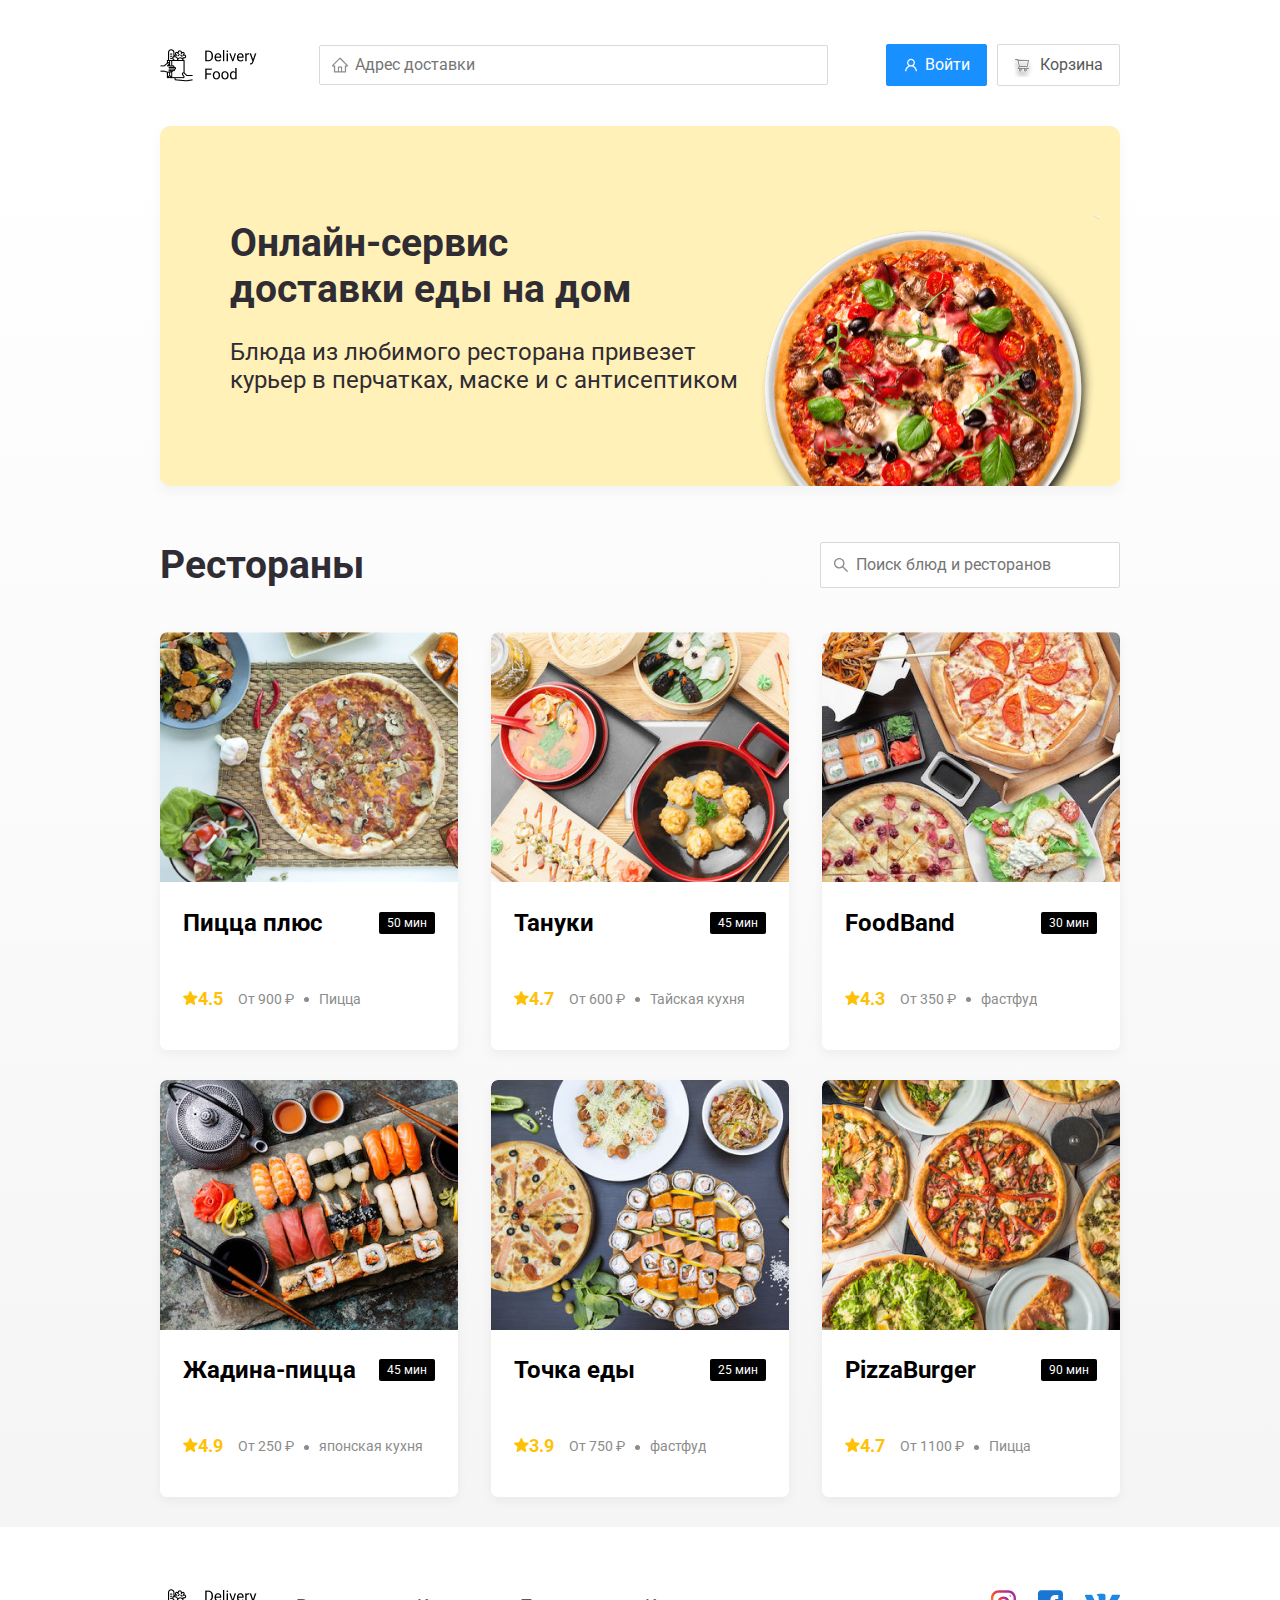
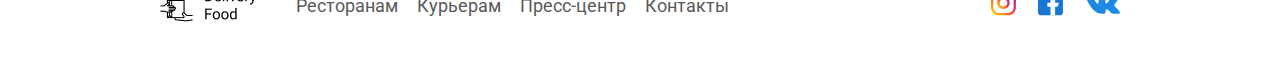
==== intensive_delivery/index.html @ 6dcd6d70 "intensive_delivery" ====
<!DOCTYPE html>
<html lang="en">

<head>
    <meta charset="UTF-8">
    <meta http-equiv="X-UA-Compatible" content="IE=edge">
    <meta name="viewport" content="width=device-width, initial-scale=1.0">
    <title>Delivery</title>
    <link rel="preconnect" href="https://fonts.googleapis.com">
    <link rel="preconnect" href="https://fonts.gstatic.com" crossorigin>
    <link href="https://fonts.googleapis.com/css2?family=Roboto:ital,wght@0,700;1,400&display=swap" rel="stylesheet">
    <link rel="stylesheet" href="css/style.css">
    <link rel="stylesheet" href="css/normalize.css">

</head>

<body>
    <div class="container">
        <header class="header">
            <img src="img/logo.png" alt="" class="logo">
            <input type="text" class="input input-address" placeholder="Адрес доставки">
            <div class="buttons">
                <button class="button button-primary"><img src="img/user.svg" alt="" class="button-icon">
                    <span class="button-text">Войти</span></button>
                <button class="button"><img src="img/icon container.svg" alt="" class="button-icon">
                    <span class="button-text">Корзина</span></button>
            </div>
        </header>
    </div>
    <main class="main">
        <div class="container">
            <section class="promo">
                <h1 class="promo-title">Онлайн-сервис <br> доставки еды на дом</h1>
                <p class="promo-text">
                    Блюда из любимого ресторана привезет курьер в перчатках, маске и с антисептиком
                </p>
            </section>

            <section class="restaurants">
                <div class="section-heading">
                    <h2 class="section-title">Рестораны</h2>
                    <input type="text" class="input-search input" placeholder="Поиск блюд и ресторанов">
                </div>
                <div class="cards">
                    <div class="card">
                        <img src="img/image.jpg" alt="" class="card-image">
                        <div class="card-text">
                            <div class="card-heading">
                                <h3 class="card-title">Пицца плюс</h3>
                                <div class="card-tag tag">50 мин</div>
                            </div>
                            <!-- /.card-heading -->
                            <div class="card-info">
                                <div class="rating"><img src="img/Vector.svg" alt="">4.5</div>
                                <div class="price">От 900 ₽</div>
                                <div class="category">Пицца </div>
                            </div>
                            <!-- /.card-info -->
                        </div>
                        <!-- /.card-text -->
                    </div>
                    <!-- /.card -->

                    <div class="card">
                        <img src="img/image2.jpg" alt="" class="card-image">
                        <div class="card-text">
                            <div class="card-heading">
                                <h3 class="card-title">Тануки</h3>
                                <div class="card-tag tag">45 мин</div>
                            </div>
                            <!-- /.card-heading -->
                            <div class="card-info">
                                <div class="rating"><img src="img/Vector.svg" alt="">4.7</div>
                                <div class="price">От 600 ₽</div>
                                <div class="category">Тайская кухня </div>
                            </div>
                            <!-- /.card-info -->
                        </div>
                        <!-- /.card-text -->
                    </div>
                    <!-- /.card -->

                    <div class="card">
                        <img src="img/image3.jpg" alt="" class="card-image">
                        <div class="card-text">
                            <div class="card-heading">
                                <h3 class="card-title">FoodBand</h3>
                                <div class="card-tag tag">30 мин</div>
                            </div>
                            <!-- /.card-heading -->
                            <div class="card-info">
                                <div class="rating"><img src="img/Vector.svg" alt="">4.3</div>
                                <div class="price">От 350 ₽</div>
                                <div class="category">фастфуд </div>
                            </div>
                            <!-- /.card-info -->
                        </div>
                        <!-- /.card-text -->
                    </div>
                    <!-- /.card -->

                    <div class="card">
                        <img src="img/image4.jpg" alt="" class="card-image">
                        <div class="card-text">
                            <div class="card-heading">
                                <h3 class="card-title">Жадина-пицца</h3>
                                <div class="card-tag tag">45 мин</div>
                            </div>
                            <!-- /.card-heading -->
                            <div class="card-info">
                                <div class="rating"><img src="img/Vector.svg" alt="">4.9</div>
                                <div class="price">От 250 ₽</div>
                                <div class="category">японская кухня</div>
                            </div>
                            <!-- /.card-info -->
                        </div>
                        <!-- /.card-text -->
                    </div>
                    <!-- /.card -->

                    <div class="card">
                        <img src="img/image5.jpg" alt="" class="card-image">
                        <div class="card-text">
                            <div class="card-heading">
                                <h3 class="card-title">Точка еды</h3>
                                <div class="card-tag tag">25 мин</div>
                            </div>
                            <!-- /.card-heading -->
                            <div class="card-info">
                                <div class="rating"><img src="img/Vector.svg" alt="">3.9</div>
                                <div class="price">От 750 ₽</div>
                                <div class="category">фастфуд </div>
                            </div>
                            <!-- /.card-info -->
                        </div>
                        <!-- /.card-text -->
                    </div>
                    <!-- /.card -->

                    <div class="card">
                        <img src="img/image6.jpg" alt="" class="card-image">
                        <div class="card-text">
                            <div class="card-heading">
                                <h3 class="card-title">PizzaBurger</h3>
                                <div class="card-tag tag">90 мин</div>
                            </div>
                            <!-- /.card-heading -->
                            <div class="card-info">
                                <div class="rating"><img src="img/Vector.svg" alt="">4.7</div>
                                <div class="price">От 1100 ₽</div>
                                <div class="category">Пицца </div>
                            </div>
                            <!-- /.card-info -->
                        </div>
                        <!-- /.card-text -->
                    </div>
                    <!-- /.card -->

                </div>
                <!-- /.cards -->
            </section>
        </div>
    </main>
    <footer class="footer">
        <div class="container">
            <div class="footer-block">
                <img src="img/logo.png" alt="" class="logo footer-logo">
                <nav class="footer-nav">
                    <a href="#" class="footer-link">Ресторанам </a>
                    <a href="#" class="footer-link">Курьерам</a>
                    <a href="#" class="footer-link">Пресс-центр</a>
                    <a href="#" class="footer-link">Контакты</a>
                </nav>
                <div class="social-links">
                    <a href="#" class="social-link"><img src="img/Group 1.svg" alt=""></a>
                    <a href="#" class="social-link"><img src="img/Group 2.svg" alt=""></a>
                    <a href="#" class="social-link"><img src="img/Group 3.svg" alt=""></a>
                </div>
                <!-- /.social-links -->
            </div>
        </div>
    </footer>
</body>

</html>
---- intensive_delivery/css/style.css ----
*{
    box-sizing: border-box;
}
body{
    font-family: "Roboto", sans-serif;
    padding-top: 44px;
}
.container{
    max-width: 1200px;
    margin: auto;
}
.header{
    display: flex;
    align-items: center;
    justify-content: space-between;
    margin-bottom: 40px;
}
.input{
    background: #FFFFFF;
    border: 1px solid #D9D9D9;
    border-radius: 2px;
    font-size: 16px;
    line-height: 24px;
    padding: 8px;
    padding-left: 35px;
}
.input-address{
    background: #FFFFFF;
    border: 1px solid #D9D9D9;
    border-radius: 2px;
    height: 40px;
    flex: 0.8;
    font-size: 16px;
    line-height: 24;
    background-image: url(../img/home.svg);
    background-repeat: no-repeat;
    background-position: left 11px center;
    
}
.input-search{
    background-image: url(../img/search.svg);
    background-repeat: no-repeat;
    background-position: left 11px center;
    width: 300px;
}

.buttons{
    display: flex;
    align-items: center;
}
.button{
    display: flex;
    align-items: center;
    padding: 8px 16px;
    background: #FFFFFF;
    border: 1px solid #D9D9D9;
    box-shadow: 0px 0px 2px rgba(0, 0, 0, 0.0015);
    border-radius: 2px;
    box-sizing: border-box;
    color: #595959;
    font-size: 16px;
    line-height: 24px;
}
.button-primary{
    background: #1890FF;
    border: 1px solid #1890FF;
    color: #fff;
    margin-right: 10px;
}
.button-icon{
    margin-right: 6px;
}
.promo{
    box-shadow: 0px 7px 12px rgba(158, 158, 163, 0.1);
    background: #FFF1B8 url(../img/promo_image2.png) no-repeat top right 100px / 500px;
    border-radius: 10px;
    padding: 68px 70px;
    margin-bottom: 56px;
}
.promo-title{
    font-style: normal;
    font-weight: 700;
    font-size: 39px;
    line-height: 46px;
    color: #302C34;
}
.promo-text{
    max-width: 540px;
    font-style: normal;
    font-weight: 400;
    font-size: 24px;
    line-height: 28px;
    color: #302C34;
}
.section-heading{
    display: flex;
    align-content: center;
    justify-content: space-between;
    margin-bottom: 44px;
}
.section-title{
    font-style: normal;
    font-weight: 700;
    font-size: 39px;
    line-height: 46px;
    color: #302C34;
    margin: 0;
}
.cards{
    display: flex;
    flex-wrap: wrap;
    align-items: flex-start;
    justify-content: space-between;
}
.card{
    background: #FFFFFF;
    box-shadow: 0px 4px 12px rgba(0, 0, 0, 0.05);
    border-radius: 7px;
    margin-bottom: 30px;
    border-radius: 7px;
    overflow: hidden;
    flex-basis: 31%;
}
.card-image{
    width: 384px;
    height: 250px;
    object-fit: cover;
}
.card-text{
    padding-top: 20px;
    padding-bottom: 35px;
    padding-left: 23px;
    padding-right: 23px;
}
.card-heading{
    display: flex;
    align-items: center;
    justify-content: space-between;
    margin-bottom: 44px;
}
.card-title{
    font-style: normal;
    font-weight: 700;
    font-size: 24px;
    line-height: 32px;
    color: #000000;
    margin: 0;
}
.card-tag{
    font-style: normal;
    font-weight: 400;
    font-size: 12px;
    line-height: 20px;
    color: #FFFFFF;
    background-color: #000000;
    border-radius: 2px;
    padding: 1px 8px;
}
.card-info{
    display: flex;
    align-items: center;
    flex-wrap: wrap;
}
.rating{
    margin-right: 26px;
    color: #FFC107;
    font-style: normal;
    font-weight: 700;
    font-size: 18px;
    line-height: 32px;
}
.price, 
.category{
    color: #8C8C8C;
    font-style: normal;
    font-weight: 400;
    font-size: 18px;
    line-height: 32px;

}
.price{
    margin-right: 10px;
}
.category{
    text-overflow: ellipsis;
    overflow: hidden;
    white-space: nowrap;
    max-width: 150px;
}
.price:after {
    content: "";
    width: 5px;
    height: 5px;
    background-color: #8C8C8C;
    display: inline-block;
    vertical-align: middle;
    border-radius: 50%;
    margin-left: 10px;
}
.main{
    background: linear-gradient(180deg, rgba(245, 245, 245, 0) 1.04%, #F5F5F5 100%);
}
.footer{
    padding: 60px 0;
}
.footer-block{
    display: flex;
    align-items: center;
    justify-content: space-between;
}
.footer-link{
    display: inline-block;
    color: #595959;
    text-decoration: none;
    font-style: normal;
    font-weight: 400;
    font-size: 18px;
    line-height: 21px;
}
.footer-link:not(:last-child){
    margin-right: 15px;
}
.footer-nav{
    margin-right: auto;
    margin-left: 35px;
}
.social-links{
    display: flex;
    align-items: center;

}
.social-link:not(:last-child){
    margin-right: 21px;
}

@media (max-width: 1366px) {
    .container{
        max-width: 960px;
    }
    .promo{
        background-position: top 90px right 20px;
        background-size: 350px;
    }
    .rating{
        margin-right: 15px;
    }
    .category, .price{
        font-size: 14px;
    }
}
@media (max-width: 992px) {
    .container{
        max-width: 750px;
    }
    .promo{
        padding: 50px;
        background-position: top 90px right -60px;
        background-size: 300px;
    }
    .promo-text{
        font-size: 18px;
        max-width: 400px;
    }
    .card{
        flex-basis: 49%;
    }
    .footer-link{
        font-size: 16px;
    }
}
@media(max-width: 768px) {
    .container{
        max-width: 560px;
    }
    .rating{
        flex-basis: 100%;
    }
    .card-info{
        flex-wrap: wrap;
    }
    .card-title{
        font-size: 18px;
    }
    .promo-title{
        font-size: 24px;
        line-height: 1.4;
    }
    .promo{
        background-size: 200px;
        background-position: top 40px right -80px;
    }
    .input-address{
        width: 200px;
    }
    .promo-text{
        margin-top: 0;
    }
}
@media (max-width: 578px) {
    .container{
        width: 90%;
    }
    .header{
        flex-wrap: wrap;
    }
    .input-address{
        order: 5;
        margin-top: 15px;
        flex: 1;
    }
    .promo{
        background-image: none;
    }
    .promo-title{
        margin-bottom: 10px;
    }
    .section-title{
        font-size: 20px;
    }
    .card{
        flex-basis: 100%;
    }
    .card-image{
        width: 100%;
    }
    .footer-nav{
        margin-right: 0;
        order: 0;
        margin-left: 0;
        display: flex;
        flex-direction: column;
    }
    .footer-logo{
        order: 1;
        margin-right: 15px;
    }
    .social-links{
        order: 2;
    }
    .footer{
        padding: 30px 0;
    }
    .footer-block{
        align-items: flex-start;
    }
}
@media (max-width: 480px) {
    .button{
        min-height: 40px;
    }
    .button-icon{
        margin: 0;
    }
    .button-text{
        display: none;
    }
    .promo{
        padding: 20px;
    }
    .section-heading{
        flex-wrap: wrap;
    }
    .footer-block{
        flex-wrap: wrap;
        flex-direction: column;
        align-items: center;
    }
    .footer-logo{
        order: 0;
        margin-bottom: 20px;
    }
    .footer-nav{
        margin-bottom: 20px;
        text-align: center;
    }
    .footer-link:not(:last-child){
        margin-right: 0;
    }
    
}
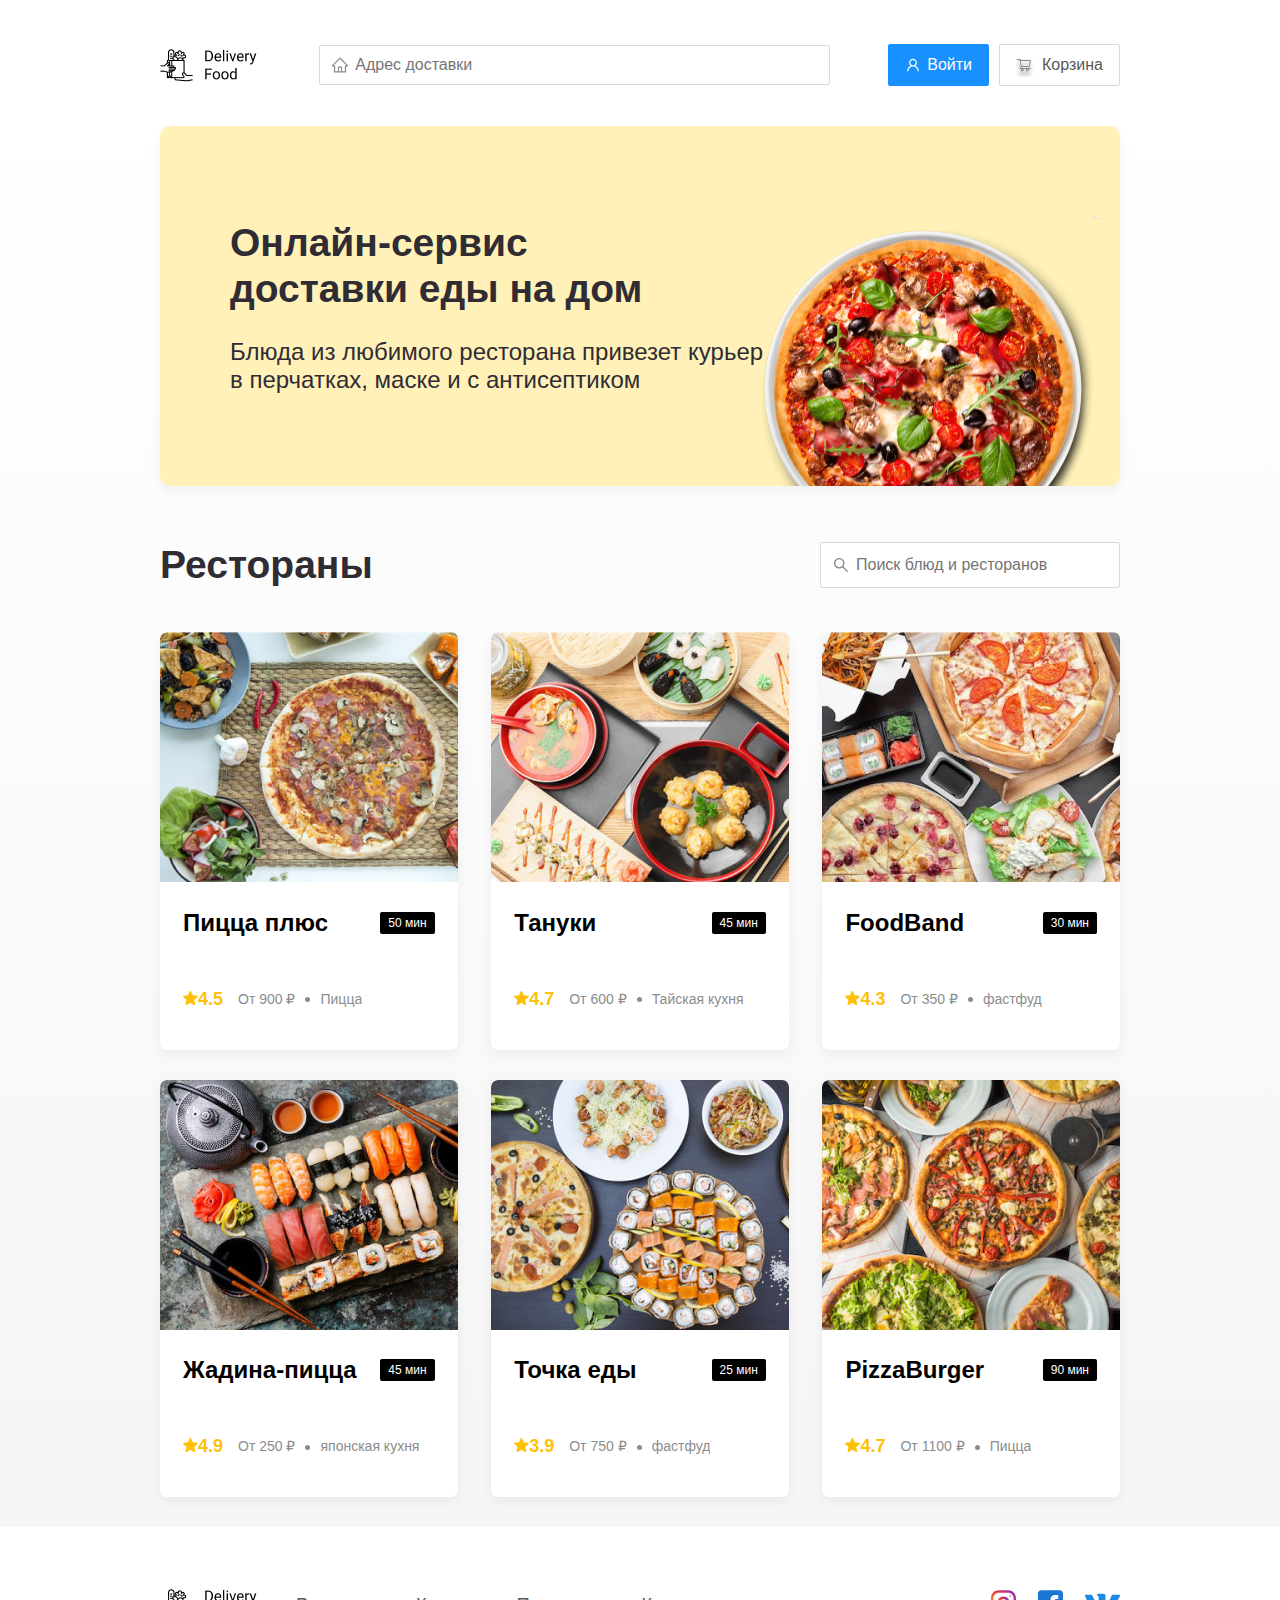
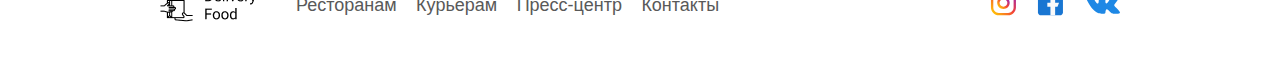
==== commit b72ae25a: "intensive.delivery" ====
--- a/intensive_delivery/index.html
+++ b/intensive_delivery/index.html
@@ -42,7 +42,7 @@
                     <input type="text" class="input-search input" placeholder="Поиск блюд и ресторанов">
                 </div>
                 <div class="cards">
-                    <div class="card">
+                    <a href="restaurant.html" class="card">
                         <img src="img/image.jpg" alt="" class="card-image">
                         <div class="card-text">
                             <div class="card-heading">
@@ -58,7 +58,7 @@
                             <!-- /.card-info -->
                         </div>
                         <!-- /.card-text -->
-                    </div>
+                    </a>
                     <!-- /.card -->
 
                     <div class="card">
--- a/intensive_delivery/css/style.css
+++ b/intensive_delivery/css/style.css
@@ -2,7 +2,8 @@
     box-sizing: border-box;
 }
 body{
-    font-family: "Roboto", sans-serif;
+    font-family: 'Roboto', sans-serif;
+    font-family: 'Open Sans', sans-serif;
     padding-top: 44px;
 }
 .container{
@@ -42,6 +43,7 @@
     background-repeat: no-repeat;
     background-position: left 11px center;
     width: 300px;
+    margin-left: auto;
 }
 
 .buttons{
@@ -60,11 +62,15 @@
     color: #595959;
     font-size: 16px;
     line-height: 24px;
+    font-weight: 400;
 }
 .button-primary{
     background: #1890FF;
     border: 1px solid #1890FF;
     color: #fff;
+    margin-right: 10px;
+}
+.button-card-text{
     margin-right: 10px;
 }
 .button-icon{
@@ -95,8 +101,8 @@
 .section-heading{
     display: flex;
     align-content: center;
-    justify-content: space-between;
     margin-bottom: 44px;
+
 }
 .section-title{
     font-style: normal;
@@ -105,6 +111,7 @@
     line-height: 46px;
     color: #302C34;
     margin: 0;
+    margin-right: 30px;
 }
 .cards{
     display: flex;
@@ -120,6 +127,7 @@
     border-radius: 7px;
     overflow: hidden;
     flex-basis: 31%;
+    text-decoration: none;
 }
 .card-image{
     width: 384px;
@@ -145,6 +153,10 @@
     line-height: 32px;
     color: #000000;
     margin: 0;
+}
+.card-title-reg{
+    font-weight: 400;
+    
 }
 .card-tag{
     font-style: normal;
@@ -161,6 +173,18 @@
     align-items: center;
     flex-wrap: wrap;
 }
+.card-price-bold{
+    font-style: normal;
+    font-weight: 700;
+    font-size: 20px;
+    line-height: 32px;
+    color: #000000;
+    margin-left: 30px;
+}
+.card-buttons{
+    display: flex;
+    align-items: center;
+}
 .rating{
     margin-right: 26px;
     color: #FFC107;
@@ -180,6 +204,13 @@
 }
 .price{
     margin-right: 10px;
+}
+.ingredients{
+    color: #8C8C8C;
+    font-style: normal;
+    font-weight: 400;
+    font-size: 18px;
+    line-height: 21px;
 }
 .category{
     text-overflow: ellipsis;
@@ -272,7 +303,7 @@
     .container{
         max-width: 560px;
     }
-    .rating{
+    .card .rating{
         flex-basis: 100%;
     }
     .card-info{
@@ -375,58 +406,58 @@
     }
     .footer-link:not(:last-child){
         margin-right: 0;
-    }
-    
-}
-
-
-
-
-
-
-
-
-
-
-
-
-
-
-
-
-
-
-
-
-
-
-
-
-
-
-
-
-
-
-
-
-
-
-
-
-
-
-
-
-
-
-
-
-
-
-
-
-
-
-
-
+    }  
+}
+
+
+
+
+
+
+
+
+
+
+
+
+
+
+
+
+
+
+
+
+
+
+
+
+
+
+
+
+
+
+
+
+
+
+
+
+
+
+
+
+
+
+
+
+
+
+
+
+
+
+
+
+
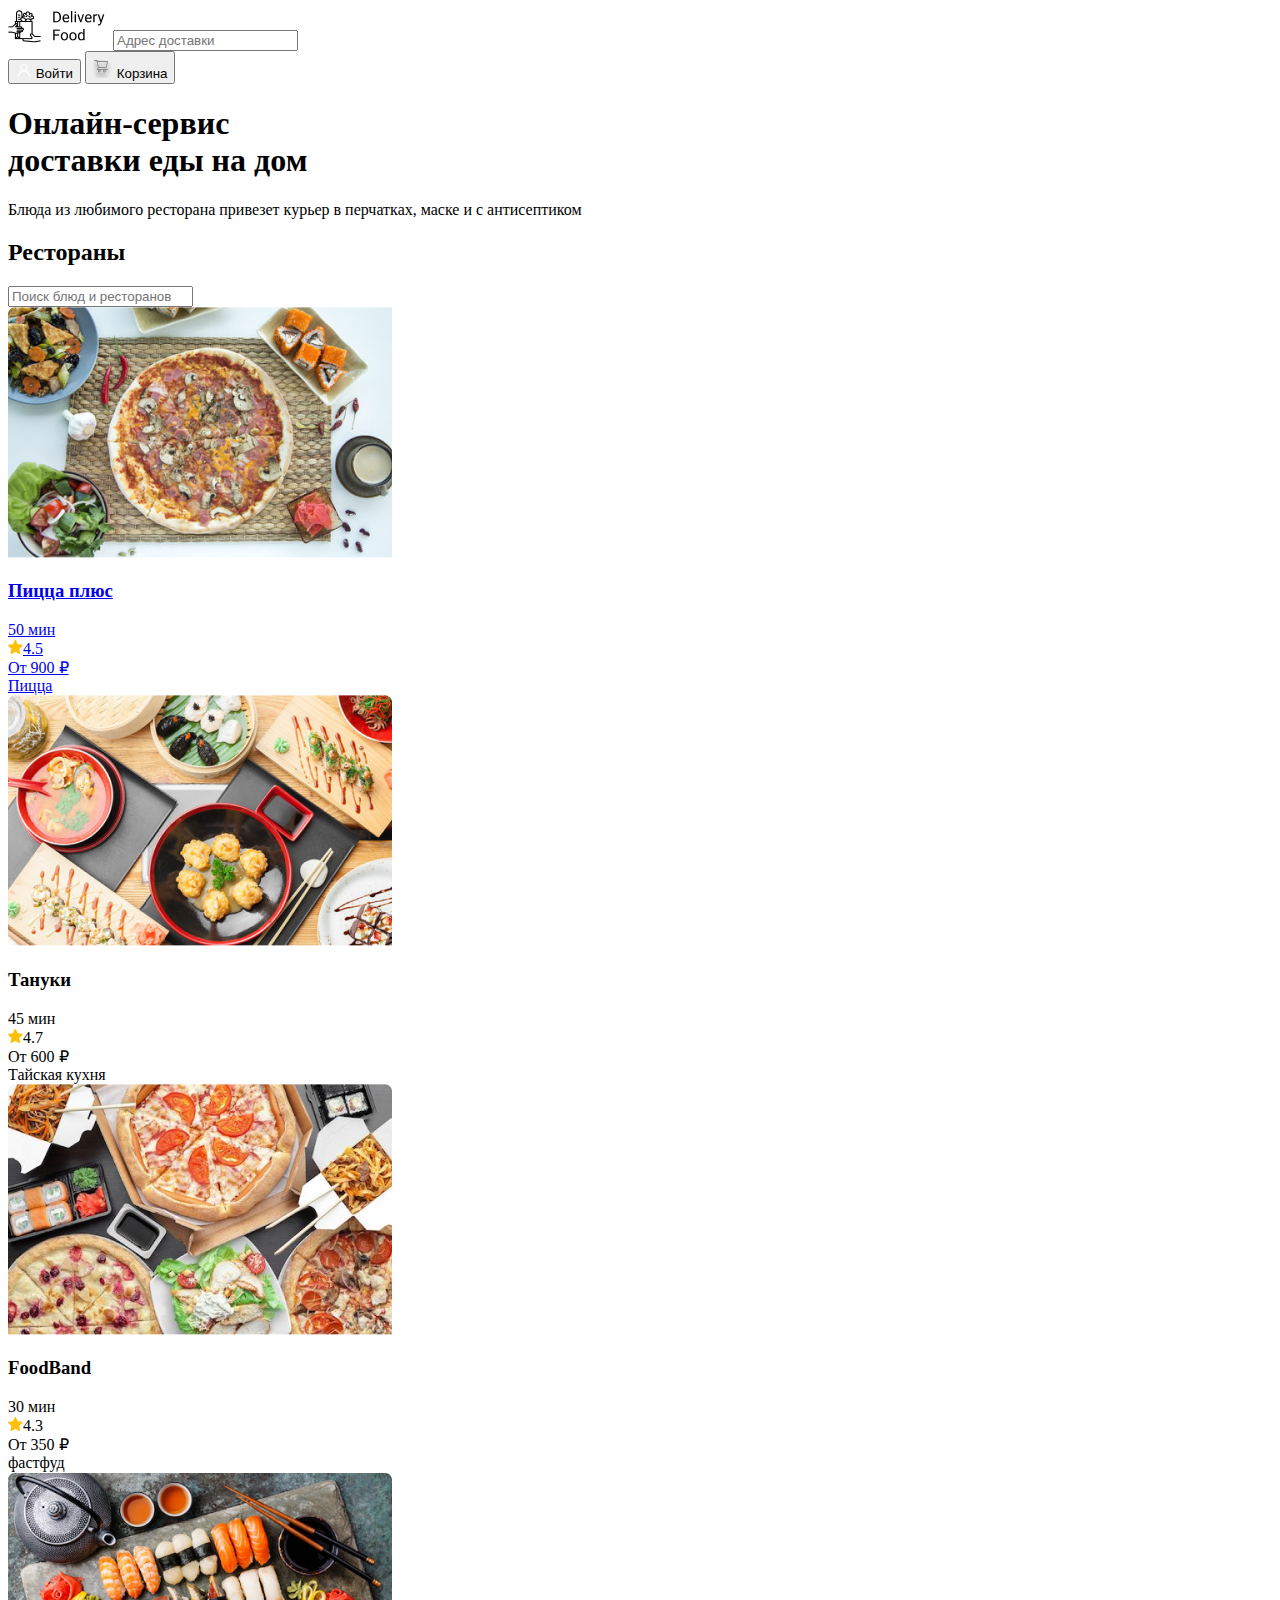
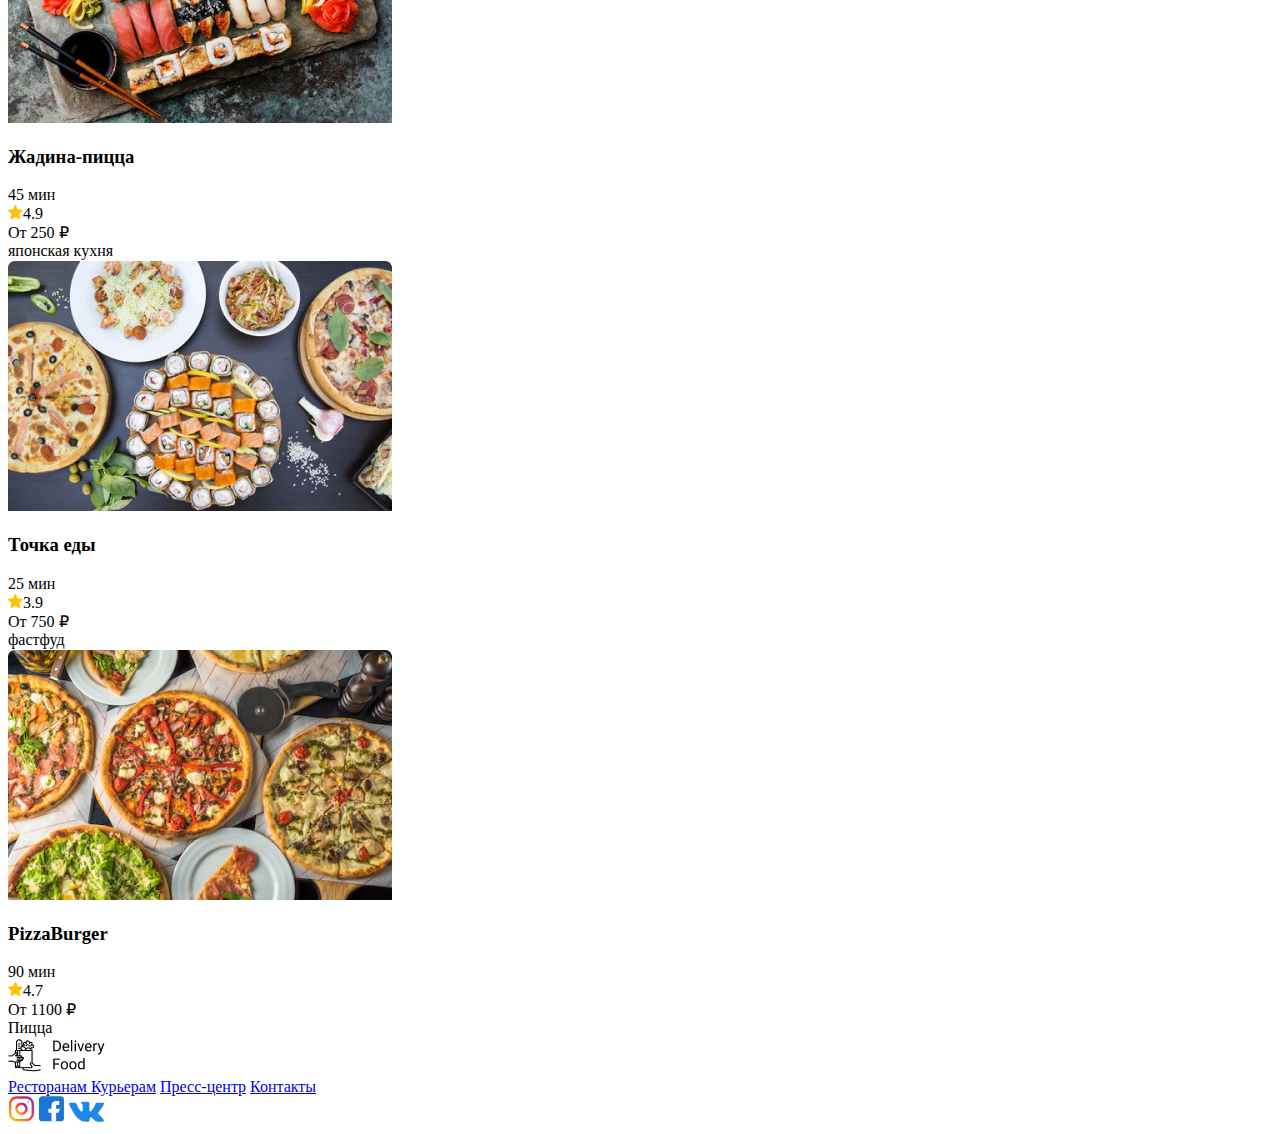
==== commit 20e3c2eb: "Add files via upload" ====
--- a/intensive_delivery/index.html
+++ b/intensive_delivery/index.html
@@ -9,8 +9,8 @@
     <link rel="preconnect" href="https://fonts.googleapis.com">
     <link rel="preconnect" href="https://fonts.gstatic.com" crossorigin>
     <link href="https://fonts.googleapis.com/css2?family=Roboto:ital,wght@0,700;1,400&display=swap" rel="stylesheet">
-    <link rel="stylesheet" href="css/style.css">
-    <link rel="stylesheet" href="css/normalize.css">
+    <link rel="stylesheet" href="/css/style.css">
+    <link rel="stylesheet" href="/css/normalize.css">
 
 </head>
 
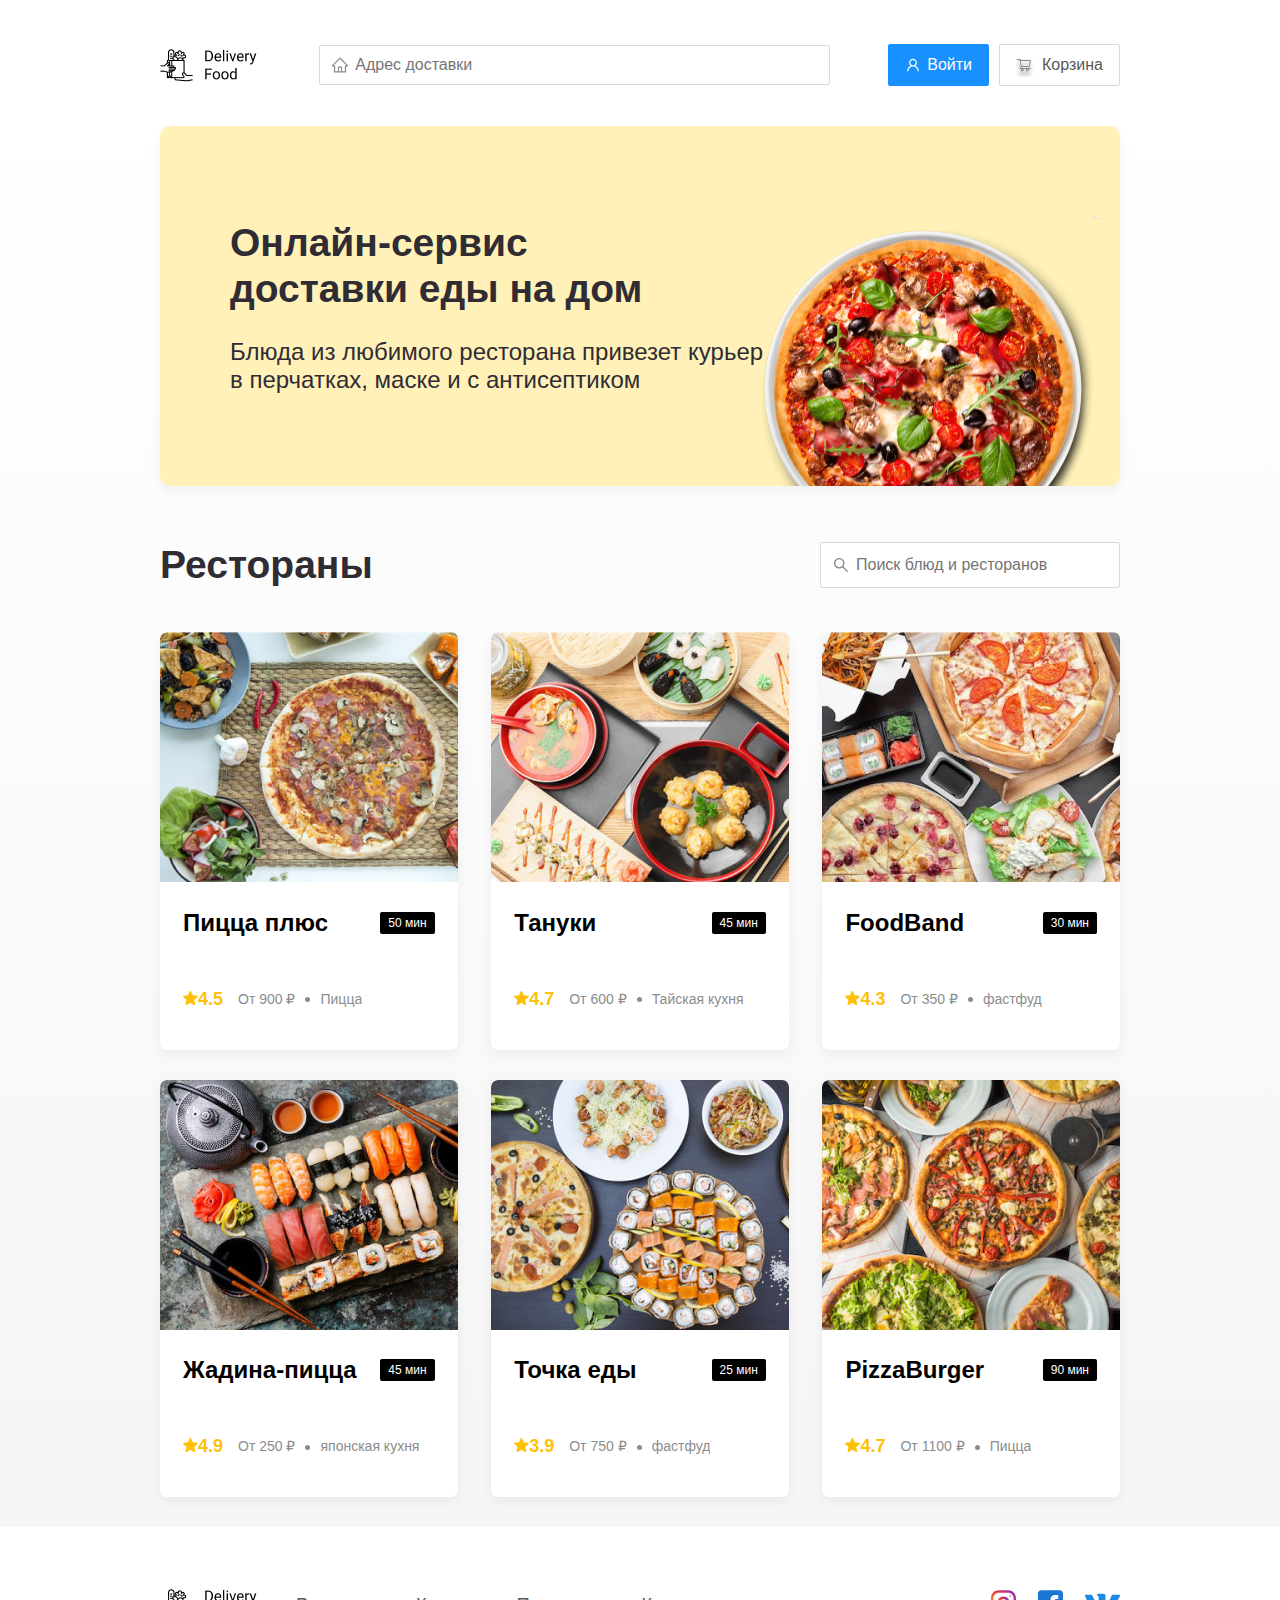
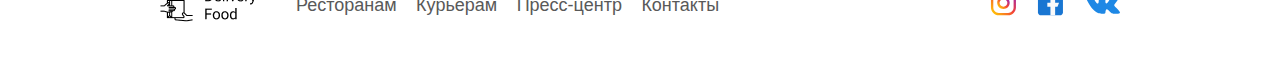
==== commit b587db7f: "Add files via upload" ====
--- a/intensive_delivery/index.html
+++ b/intensive_delivery/index.html
@@ -9,8 +9,8 @@
     <link rel="preconnect" href="https://fonts.googleapis.com">
     <link rel="preconnect" href="https://fonts.gstatic.com" crossorigin>
     <link href="https://fonts.googleapis.com/css2?family=Roboto:ital,wght@0,700;1,400&display=swap" rel="stylesheet">
-    <link rel="stylesheet" href="/css/style.css">
-    <link rel="stylesheet" href="/css/normalize.css">
+    <link rel="stylesheet" href="css/style.css">
+    <link rel="stylesheet" href="css/normalize.css">
 
 </head>
 
--- a/intensive_delivery/css/style.css
+++ b/intensive_delivery/css/style.css
@@ -0,0 +1,575 @@
+*{
+    box-sizing: border-box;
+}
+body{
+    font-family: 'Roboto', sans-serif;
+    font-family: 'Open Sans', sans-serif;
+    padding-top: 44px;
+}
+.container{
+    max-width: 1200px;
+    margin: auto;
+}
+.header{
+    display: flex;
+    align-items: center;
+    justify-content: space-between;
+    margin-bottom: 40px;
+}
+.input{
+    background: #FFFFFF;
+    border: 1px solid #D9D9D9;
+    border-radius: 2px;
+    font-size: 16px;
+    line-height: 24px;
+    padding: 8px;
+    padding-left: 35px;
+}
+.input-address{
+    background: #FFFFFF;
+    border: 1px solid #D9D9D9;
+    border-radius: 2px;
+    height: 40px;
+    flex: 0.8;
+    font-size: 16px;
+    line-height: 24;
+    background-image: url(../img/home.svg);
+    background-repeat: no-repeat;
+    background-position: left 11px center;
+    
+}
+.input-search{
+    background-image: url(../img/search.svg);
+    background-repeat: no-repeat;
+    background-position: left 11px center;
+    width: 300px;
+    margin-left: auto;
+}
+
+.buttons{
+    display: flex;
+    align-items: center;
+}
+.button{
+    display: flex;
+    align-items: center;
+    padding: 8px 16px;
+    background: #FFFFFF;
+    border: 1px solid #D9D9D9;
+    box-shadow: 0px 0px 2px rgba(0, 0, 0, 0.0015);
+    border-radius: 2px;
+    box-sizing: border-box;
+    color: #595959;
+    font-size: 16px;
+    line-height: 24px;
+    font-weight: 400;
+}
+.button-primary{
+    background: #1890FF;
+    border: 1px solid #1890FF;
+    color: #fff;
+    margin-right: 10px;
+}
+.button-card-text{
+    margin-right: 10px;
+}
+.button-icon{
+    margin-right: 6px;
+}
+.promo{
+    box-shadow: 0px 7px 12px rgba(158, 158, 163, 0.1);
+    background: #FFF1B8 url(../img/promo_image2.png) no-repeat top right 100px / 500px;
+    border-radius: 10px;
+    padding: 68px 70px;
+    margin-bottom: 56px;
+}
+.promo-title{
+    font-style: normal;
+    font-weight: 700;
+    font-size: 39px;
+    line-height: 46px;
+    color: #302C34;
+}
+.promo-text{
+    max-width: 540px;
+    font-style: normal;
+    font-weight: 400;
+    font-size: 24px;
+    line-height: 28px;
+    color: #302C34;
+}
+.section-heading{
+    display: flex;
+    align-content: center;
+    margin-bottom: 44px;
+
+}
+.section-title{
+    font-style: normal;
+    font-weight: 700;
+    font-size: 39px;
+    line-height: 46px;
+    color: #302C34;
+    margin: 0;
+    margin-right: 30px;
+}
+.cards{
+    display: flex;
+    flex-wrap: wrap;
+    align-items: flex-start;
+    justify-content: space-between;
+}
+.card{
+    background: #FFFFFF;
+    box-shadow: 0px 4px 12px rgba(0, 0, 0, 0.05);
+    border-radius: 7px;
+    margin-bottom: 30px;
+    border-radius: 7px;
+    overflow: hidden;
+    flex-basis: 31%;
+    text-decoration: none;
+}
+.card-image{
+    width: 384px;
+    height: 250px;
+    object-fit: cover;
+}
+.card-text{
+    padding-top: 20px;
+    padding-bottom: 35px;
+    padding-left: 23px;
+    padding-right: 23px;
+}
+.card-heading{
+    display: flex;
+    align-items: center;
+    justify-content: space-between;
+    margin-bottom: 44px;
+}
+.card-title{
+    font-style: normal;
+    font-weight: 700;
+    font-size: 24px;
+    line-height: 32px;
+    color: #000000;
+    margin: 0;
+}
+.card-title-reg{
+    font-weight: 400;
+    
+}
+.card-tag{
+    font-style: normal;
+    font-weight: 400;
+    font-size: 12px;
+    line-height: 20px;
+    color: #FFFFFF;
+    background-color: #000000;
+    border-radius: 2px;
+    padding: 1px 8px;
+}
+.card-info{
+    display: flex;
+    align-items: center;
+    flex-wrap: wrap;
+}
+.card-price-bold{
+    font-style: normal;
+    font-weight: 700;
+    font-size: 20px;
+    line-height: 32px;
+    color: #000000;
+    margin-left: 30px;
+}
+.card-buttons{
+    display: flex;
+    align-items: center;
+}
+.rating{
+    margin-right: 26px;
+    color: #FFC107;
+    font-style: normal;
+    font-weight: 700;
+    font-size: 18px;
+    line-height: 32px;
+}
+.price, 
+.category{
+    color: #8C8C8C;
+    font-style: normal;
+    font-weight: 400;
+    font-size: 18px;
+    line-height: 32px;
+
+}
+.price{
+    margin-right: 10px;
+}
+.ingredients{
+    color: #8C8C8C;
+    font-style: normal;
+    font-weight: 400;
+    font-size: 18px;
+    line-height: 21px;
+}
+.category{
+    text-overflow: ellipsis;
+    overflow: hidden;
+    white-space: nowrap;
+    max-width: 150px;
+}
+.price:after {
+    content: "";
+    width: 5px;
+    height: 5px;
+    background-color: #8C8C8C;
+    display: inline-block;
+    vertical-align: middle;
+    border-radius: 50%;
+    margin-left: 10px;
+}
+.main{
+    background: linear-gradient(180deg, rgba(245, 245, 245, 0) 1.04%, #F5F5F5 100%);
+}
+.footer{
+    padding: 60px 0;
+}
+.footer-block{
+    display: flex;
+    align-items: center;
+    justify-content: space-between;
+}
+.footer-link{
+    display: inline-block;
+    color: #595959;
+    text-decoration: none;
+    font-style: normal;
+    font-weight: 400;
+    font-size: 18px;
+    line-height: 21px;
+}
+.footer-link:not(:last-child){
+    margin-right: 15px;
+}
+.footer-nav{
+    margin-right: auto;
+    margin-left: 35px;
+}
+.social-links{
+    display: flex;
+    align-items: center;
+
+}
+.social-link:not(:last-child){
+    margin-right: 21px;
+}
+.ingredients{
+    margin-bottom: 10px;
+}
+.modal{
+    position: fixed;
+    left: 0;
+    top: 0;
+    width: 100%;
+    height: 100%;
+    background: rgba(0, 0, 0, 0.4);
+    display: none;
+}
+.is-open{
+    display: flex;
+}
+.modal-body{
+    margin-bottom: 52px;
+}
+.modal-dialog{
+    max-width: 780px;
+    width: 95%;
+    background: #FFFFFF;
+    border-radius: 5px;
+    margin: auto;
+    padding: 40px 45px;
+}
+.modal-header{
+    display: flex;
+    align-items: center;
+    justify-content: space-between;
+    margin-bottom: 45px;
+}
+.modal-title{
+    margin: 0;
+    font-style: normal;
+    font-weight: 700;
+    font-size: 36px;
+    line-height: 42px;
+    color: #000000;
+}
+.close{
+    font-size: 36px;
+    border: none;
+    background-color: transparent;
+}
+.food-row{
+    display: flex;
+    align-items: flex-start;
+    justify-content: space-between;
+    padding-bottom: 8px;
+    border-bottom: 1px solid #D9D9D9; ;
+    margin-bottom: 15px;
+}
+.food-name{
+    font-style: normal;
+    font-weight: 400;
+    font-size: 18px;
+    line-height: 32px;
+    color: #000000;
+}
+.food-price{
+    margin-left: auto;
+    margin-right: 47px;
+    font-weight: 700;
+    font-size: 20px;
+    line-height: 32px;
+    color: #000000;
+}
+.food-counter{
+    display: flex;
+    align-items: center;
+}
+.counter-button{
+    background: #FFFFFF;
+    border: 1px solid #40A9FF;
+    border-radius: 2px;
+    box-sizing: border-box;
+    width: 39px;
+    height: 32px;
+    display: flex;
+    align-items: center;
+    justify-content: center;
+    font-size: 14px;
+    line-height: 22px;
+    font-weight: normal;
+    color: #40A9FF;
+}
+.counter{
+    font-weight: 400;
+    font-size: 16px;
+    line-height: 24px;
+    margin-left: 10px;
+    margin-right: 10px;
+}
+.modal-footer{
+    display: flex;
+    align-items: center;
+    justify-content: space-between;
+}
+.footer-buttons{
+    display: flex;
+    align-items: center;
+}
+.modal-pricetag{
+    background: #262626;
+    border-radius: 5px;
+    color: #fff;
+    padding: 15px 20px;
+    font-weight: 700;
+    font-size: 20px;
+    line-height: 23px;
+}
+@media (max-width: 1366px) {
+    .container{
+        max-width: 960px;
+    }
+    .promo{
+        background-position: top 90px right 20px;
+        background-size: 350px;
+    }
+    .rating{
+        margin-right: 15px;
+    }
+    .category, .price{
+        font-size: 14px;
+    }
+}
+@media (max-width: 992px) {
+    .container{
+        max-width: 750px;
+    }
+    .promo{
+        padding: 50px;
+        background-position: top 90px right -60px;
+        background-size: 300px;
+    }
+    .promo-text{
+        font-size: 18px;
+        max-width: 400px;
+    }
+    .card{
+        flex-basis: 49%;
+    }
+    .footer-link{
+        font-size: 16px;
+    }
+}
+@media(max-width: 768px) {
+    .container{
+        max-width: 560px;
+    }
+    .card .rating{
+        flex-basis: 100%;
+    }
+    .card-info{
+        flex-wrap: wrap;
+    }
+    .card-title{
+        font-size: 18px;
+    }
+    .promo-title{
+        font-size: 24px;
+        line-height: 1.4;
+    }
+    .promo{
+        background-size: 200px;
+        background-position: top 40px right -80px;
+    }
+    .input-address{
+        width: 200px;
+    }
+    .promo-text{
+        margin-top: 0;
+    }
+}
+@media (max-width: 578px) {
+    .container{
+        width: 90%;
+    }
+    .header{
+        flex-wrap: wrap;
+    }
+    .input-address{
+        order: 5;
+        margin-top: 15px;
+        flex: 1;
+    }
+    .promo{
+        background-image: none;
+    }
+    .promo-title{
+        margin-bottom: 10px;
+    }
+    .section-title{
+        font-size: 20px;
+    }
+    .card{
+        flex-basis: 100%;
+    }
+    .card-image{
+        width: 100%;
+    }
+    .footer-nav{
+        margin-right: 0;
+        order: 0;
+        margin-left: 0;
+        display: flex;
+        flex-direction: column;
+    }
+    .footer-logo{
+        order: 1;
+        margin-right: 15px;
+    }
+    .social-links{
+        order: 2;
+    }
+    .footer{
+        padding: 30px 0;
+    }
+    .footer-block{
+        align-items: flex-start;
+    }
+}
+@media (max-width: 480px) {
+    .button{
+        min-height: 40px;
+    }
+    .button-icon{
+        margin: 0;
+    }
+    .button-text{
+        display: none;
+    }
+    .promo{
+        padding: 20px;
+    }
+    .section-heading{
+        flex-wrap: wrap;
+    }
+    .footer-block{
+        flex-wrap: wrap;
+        flex-direction: column;
+        align-items: center;
+    }
+    .footer-logo{
+        order: 0;
+        margin-bottom: 20px;
+    }
+    .footer-nav{
+        margin-bottom: 20px;
+        text-align: center;
+    }
+    .footer-link:not(:last-child){
+        margin-right: 0;
+    }  
+}
+
+
+
+
+
+
+
+
+
+
+
+
+
+
+
+
+
+
+
+
+
+
+
+
+
+
+
+
+
+
+
+
+
+
+
+
+
+
+
+
+
+
+
+
+
+
+
+
+
+
+
+
+
+
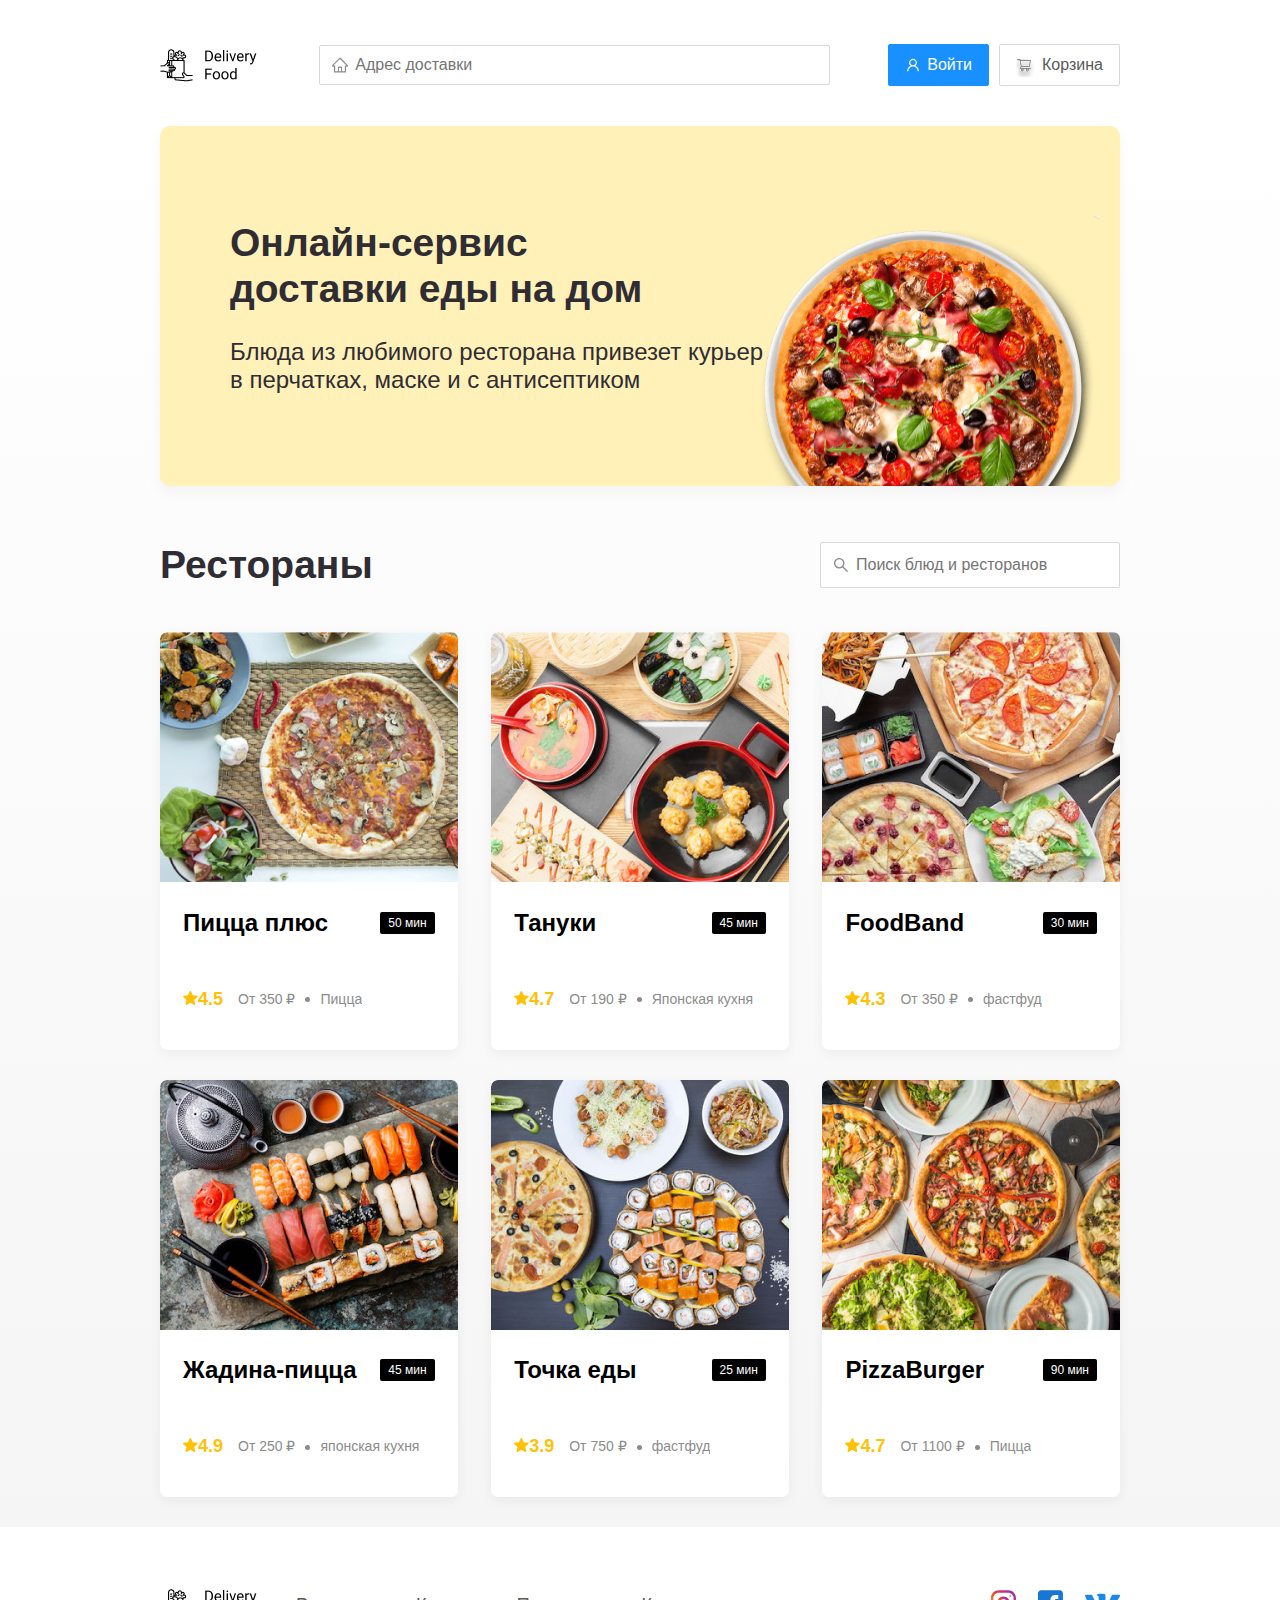
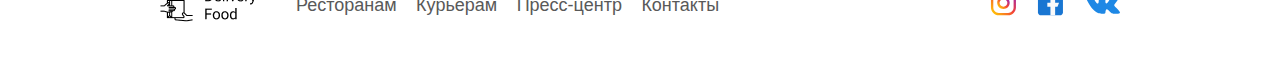
==== commit 523972ae: "Add files via upload" ====
--- a/intensive_delivery/index.html
+++ b/intensive_delivery/index.html
@@ -42,7 +42,7 @@
                     <input type="text" class="input-search input" placeholder="Поиск блюд и ресторанов">
                 </div>
                 <div class="cards">
-                    <a href="restaurant.html" class="card">
+                    <a href="pizzaplus.html" class="card">
                         <img src="img/image.jpg" alt="" class="card-image">
                         <div class="card-text">
                             <div class="card-heading">
@@ -52,7 +52,7 @@
                             <!-- /.card-heading -->
                             <div class="card-info">
                                 <div class="rating"><img src="img/Vector.svg" alt="">4.5</div>
-                                <div class="price">От 900 ₽</div>
+                                <div class="price">От 350 ₽</div>
                                 <div class="category">Пицца </div>
                             </div>
                             <!-- /.card-info -->
@@ -61,7 +61,7 @@
                     </a>
                     <!-- /.card -->
 
-                    <div class="card">
+                    <a href="restaurant.html" class="card">
                         <img src="img/image2.jpg" alt="" class="card-image">
                         <div class="card-text">
                             <div class="card-heading">
@@ -71,16 +71,16 @@
                             <!-- /.card-heading -->
                             <div class="card-info">
                                 <div class="rating"><img src="img/Vector.svg" alt="">4.7</div>
-                                <div class="price">От 600 ₽</div>
-                                <div class="category">Тайская кухня </div>
+                                <div class="price">От 190 ₽</div>
+                                <div class="category">Японская кухня</div>
                             </div>
                             <!-- /.card-info -->
                         </div>
                         <!-- /.card-text -->
-                    </div>
+                    </a>
                     <!-- /.card -->
 
-                    <div class="card">
+                    <a href="#" class="card">
                         <img src="img/image3.jpg" alt="" class="card-image">
                         <div class="card-text">
                             <div class="card-heading">
@@ -96,10 +96,10 @@
                             <!-- /.card-info -->
                         </div>
                         <!-- /.card-text -->
-                    </div>
+                    </a>
                     <!-- /.card -->
 
-                    <div class="card">
+                    <a href="#" class="card">
                         <img src="img/image4.jpg" alt="" class="card-image">
                         <div class="card-text">
                             <div class="card-heading">
@@ -115,10 +115,10 @@
                             <!-- /.card-info -->
                         </div>
                         <!-- /.card-text -->
-                    </div>
+                    </a>
                     <!-- /.card -->
 
-                    <div class="card">
+                    <a href="#" class="card">
                         <img src="img/image5.jpg" alt="" class="card-image">
                         <div class="card-text">
                             <div class="card-heading">
@@ -134,10 +134,10 @@
                             <!-- /.card-info -->
                         </div>
                         <!-- /.card-text -->
-                    </div>
+                    </a>
                     <!-- /.card -->
 
-                    <div class="card">
+                    <a href="#" class="card">
                         <img src="img/image6.jpg" alt="" class="card-image">
                         <div class="card-text">
                             <div class="card-heading">
@@ -153,7 +153,7 @@
                             <!-- /.card-info -->
                         </div>
                         <!-- /.card-text -->
-                    </div>
+                    </a>
                     <!-- /.card -->
 
                 </div>
--- a/intensive_delivery/css/style.css
+++ b/intensive_delivery/css/style.css
@@ -156,7 +156,7 @@
 }
 .card-title-reg{
     font-weight: 400;
-    
+    white-space: nowrap;
 }
 .card-tag{
     font-style: normal;
@@ -265,6 +265,7 @@
 }
 .ingredients{
     margin-bottom: 10px;
+
 }
 .modal{
     position: fixed;
@@ -375,6 +376,7 @@
     font-size: 20px;
     line-height: 23px;
 }
+
 @media (max-width: 1366px) {
     .container{
         max-width: 960px;
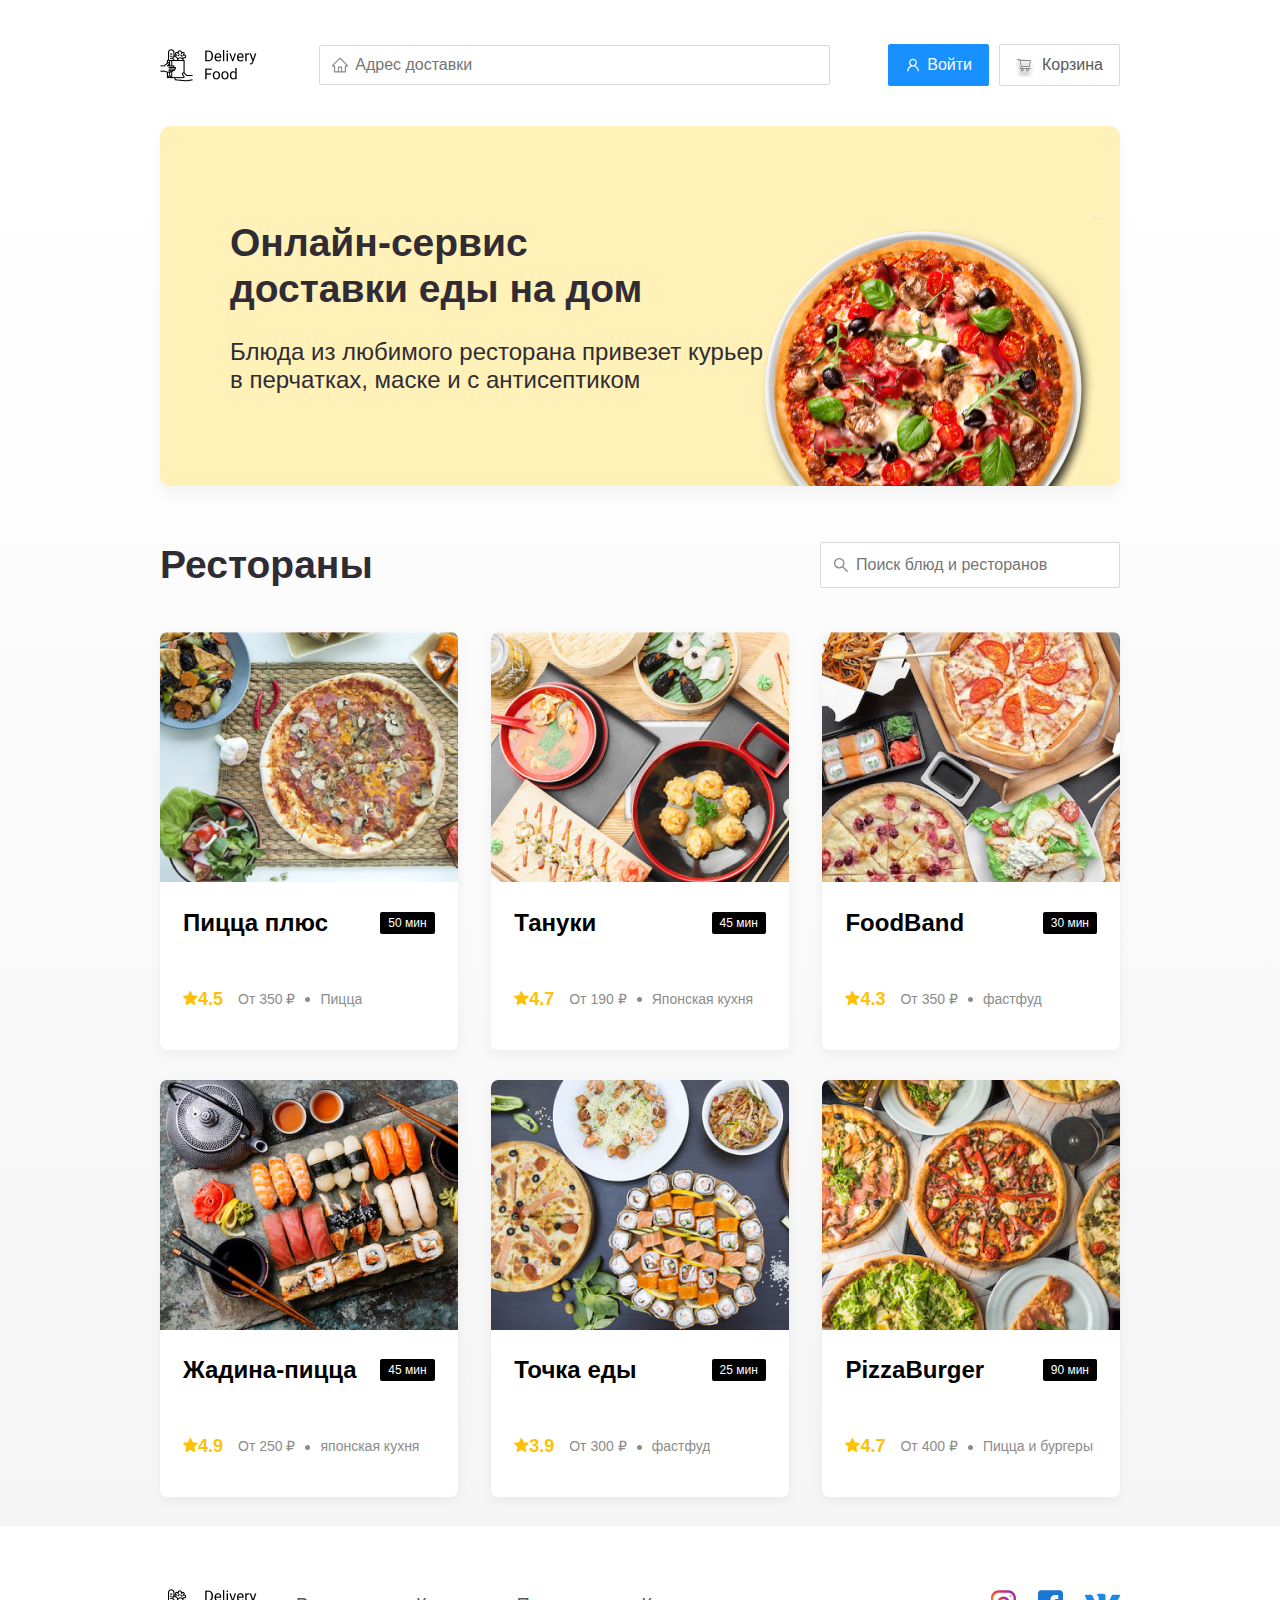
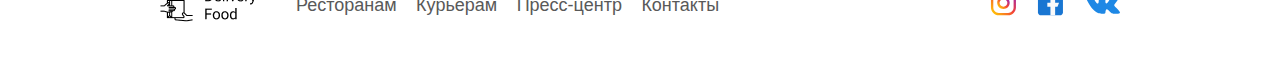
==== commit 0ca1d7ac: "Add files via upload" ====
--- a/intensive_delivery/index.html
+++ b/intensive_delivery/index.html
@@ -80,7 +80,7 @@
                     </a>
                     <!-- /.card -->
 
-                    <a href="#" class="card">
+                    <a href="fodband.html" class="card">
                         <img src="img/image3.jpg" alt="" class="card-image">
                         <div class="card-text">
                             <div class="card-heading">
@@ -99,7 +99,7 @@
                     </a>
                     <!-- /.card -->
 
-                    <a href="#" class="card">
+                    <a href="pizza-jadina.html" class="card">
                         <img src="img/image4.jpg" alt="" class="card-image">
                         <div class="card-text">
                             <div class="card-heading">
@@ -118,7 +118,7 @@
                     </a>
                     <!-- /.card -->
 
-                    <a href="#" class="card">
+                    <a href="tochka-edi.html" class="card">
                         <img src="img/image5.jpg" alt="" class="card-image">
                         <div class="card-text">
                             <div class="card-heading">
@@ -128,7 +128,7 @@
                             <!-- /.card-heading -->
                             <div class="card-info">
                                 <div class="rating"><img src="img/Vector.svg" alt="">3.9</div>
-                                <div class="price">От 750 ₽</div>
+                                <div class="price">От 300 ₽</div>
                                 <div class="category">фастфуд </div>
                             </div>
                             <!-- /.card-info -->
@@ -137,7 +137,7 @@
                     </a>
                     <!-- /.card -->
 
-                    <a href="#" class="card">
+                    <a href="pizza_burger.html" class="card">
                         <img src="img/image6.jpg" alt="" class="card-image">
                         <div class="card-text">
                             <div class="card-heading">
@@ -147,8 +147,8 @@
                             <!-- /.card-heading -->
                             <div class="card-info">
                                 <div class="rating"><img src="img/Vector.svg" alt="">4.7</div>
-                                <div class="price">От 1100 ₽</div>
-                                <div class="category">Пицца </div>
+                                <div class="price">От 400 ₽</div>
+                                <div class="category">Пицца и бургеры </div>
                             </div>
                             <!-- /.card-info -->
                         </div>
--- a/intensive_delivery/css/style.css
+++ b/intensive_delivery/css/style.css
@@ -487,6 +487,12 @@
     .footer-block{
         align-items: flex-start;
     }
+    .modal-dialog{
+        max-width: 500px;
+    }
+    .food-row{
+        display: block;
+    }
 }
 @media (max-width: 480px) {
     .button{
@@ -519,59 +525,88 @@
     }
     .footer-link:not(:last-child){
         margin-right: 0;
-    }  
-}
-
-
-
-
-
-
-
-
-
-
-
-
-
-
-
-
-
-
-
-
-
-
-
-
-
-
-
-
-
-
-
-
-
-
-
-
-
-
-
-
-
-
-
-
-
-
-
-
-
-
-
-
-
-
+    }
+    .modal-pricetag{
+        padding: 10px 10px;
+    } 
+}
+@media (max-width: 450px) {
+    .modal-pricetag{
+        font-size: 14px;
+        margin-bottom: 10px;
+    }
+    .modal-footer{   
+        font-size: 16px;
+        margin-left: 10px;
+        display: block;
+    }
+    .footer-buttons{
+        margin-top: 15px;
+    }
+    .food-price{
+        font-size: 16px;
+    }
+}
+@media (max-width: 450px) {
+    .food-row{
+        display: block;
+    }
+    .food-price1{
+        display: block;
+    }
+
+}
+
+
+
+
+
+
+
+
+
+
+
+
+
+
+
+
+
+
+
+
+
+
+
+
+
+
+
+
+
+
+
+
+
+
+
+
+
+
+
+
+
+
+
+
+
+
+
+
+
+
+
+
+
+
